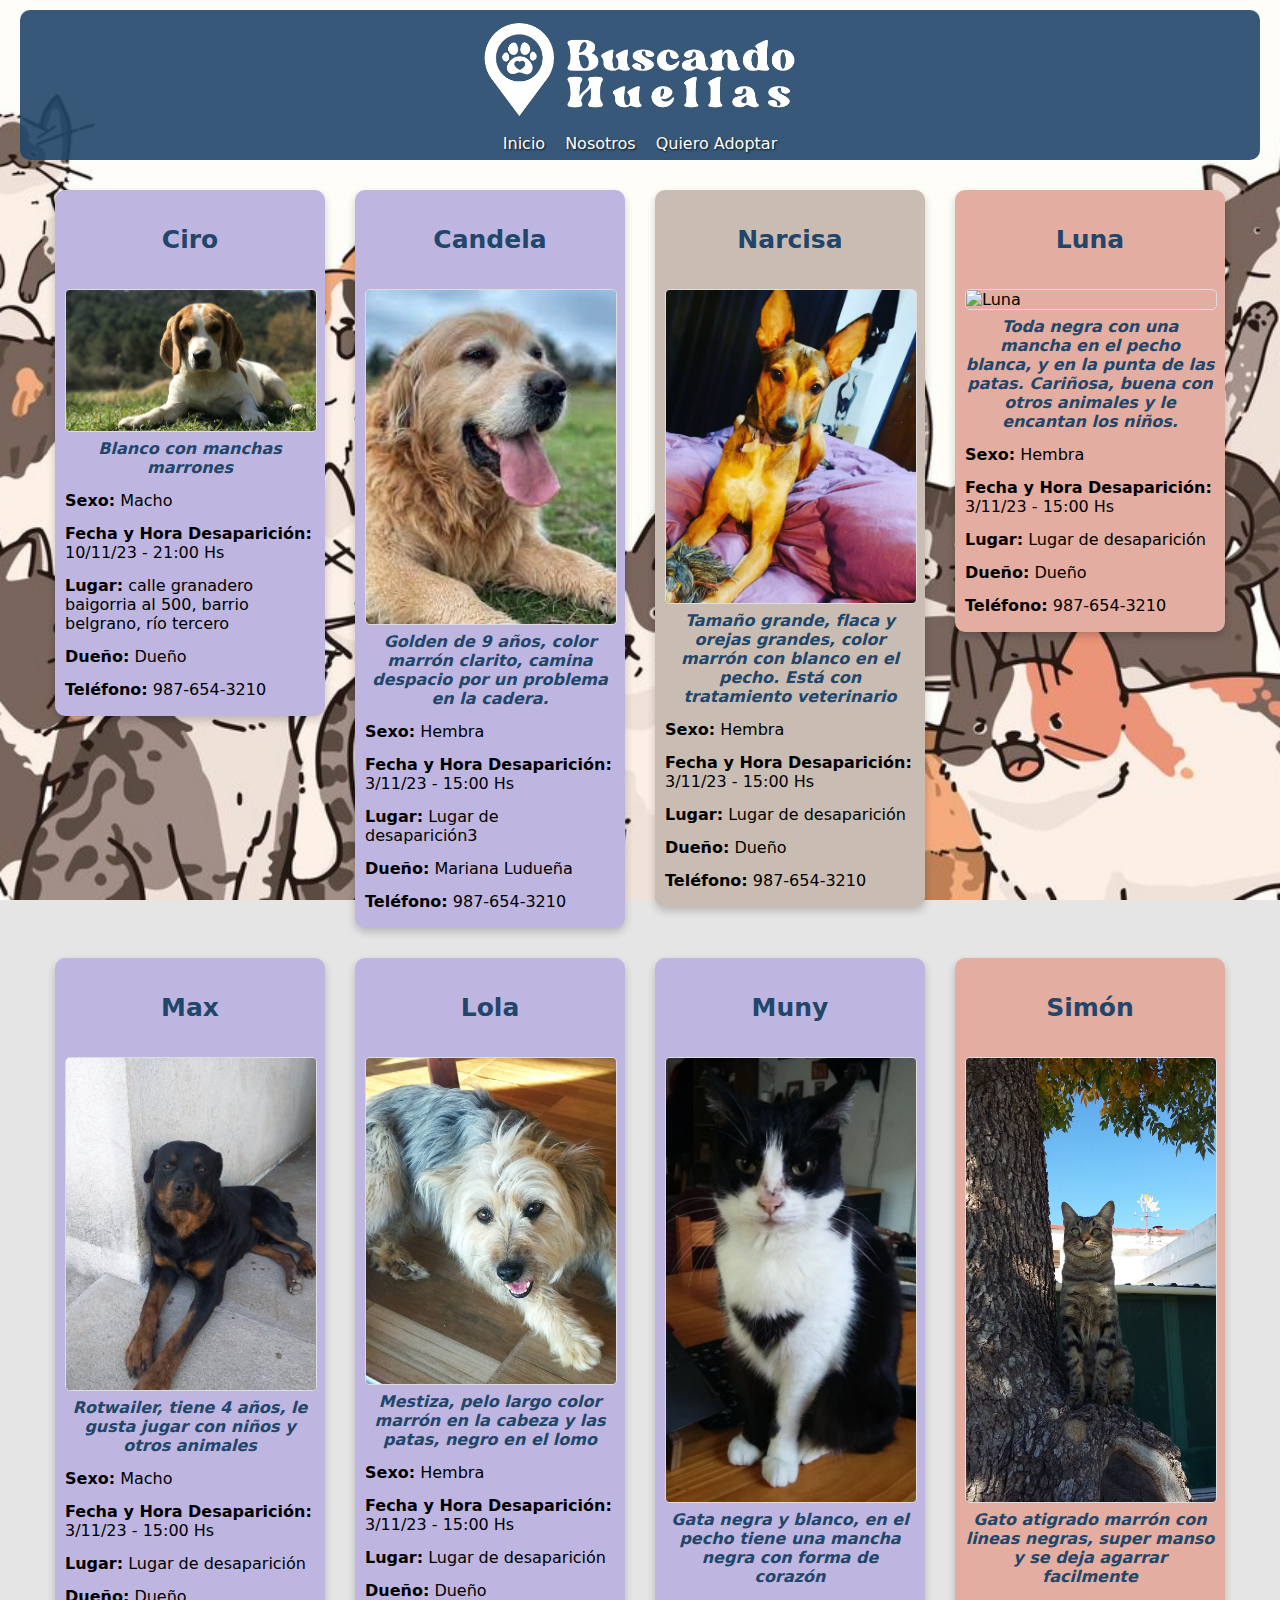
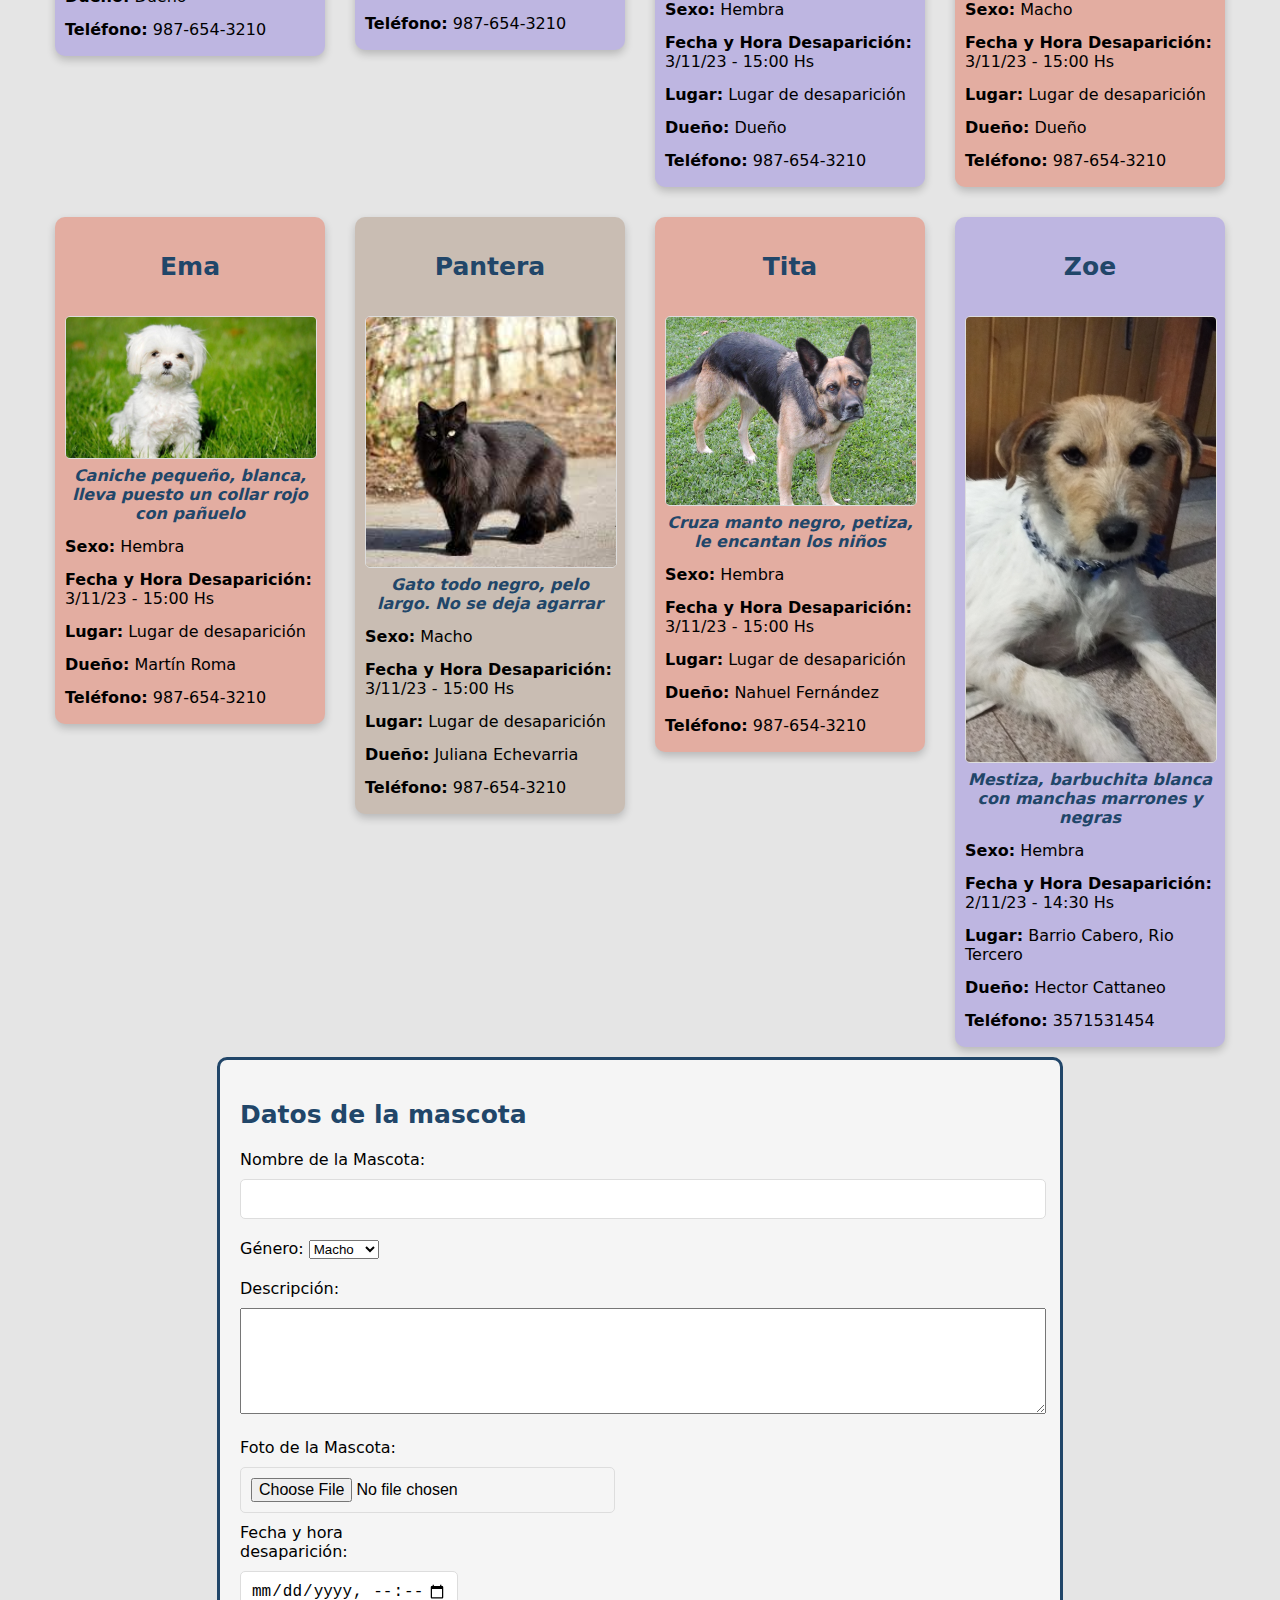
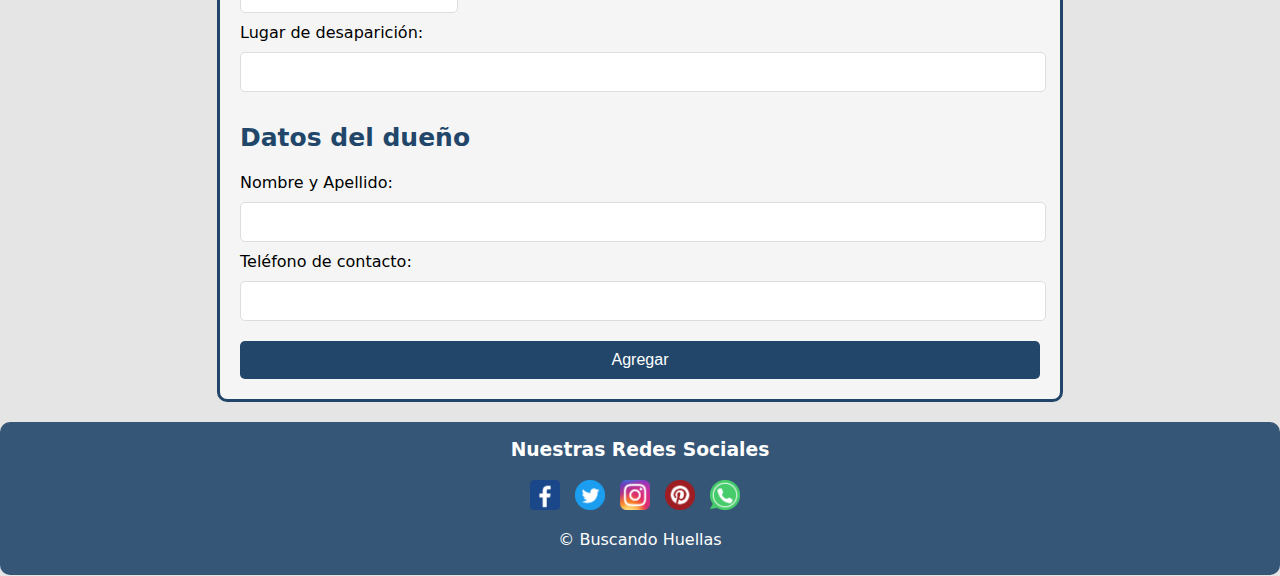
==== index.html @ b0f48e15 "primer-modif" ====
<!DOCTYPE html>
<html lang="es">
  <head>
    <meta charset="UTF-8" />
    <meta name="viewport" content="width=device-width, initial-scale=1.0" />
    <title>Buscando Huellas</title>
    
    <link rel="stylesheet" type="text/css" href="styles.css" />
  </head>
  <body>
    <header>
      <img
        src="imagenes/buscando huellas + logo- blanco_01.png"
        alt="Logo Buscando Huellas"/>
      <div id="enlaces-container">
        <div id="enlaces">
          <a href="index.html">Inicio</a>
          <a href="nosotros.html">Nosotros</a>
          <a href="#" onclick="mostrarFormularioAdopcion()">Quiero Adoptar</a>       
    </header>

    <main>
      <section id="resultados"></section>
      <section id="formulario">
        <h2>Datos de la mascota</h2>
        <form id="mascota-form" enctype="multipart/form-data">
          <div id="nombre-genero-container">
            <div id="nombre-container">
              <label for="nombre">Nombre de la Mascota:</label>
              <input type="text" id="nombre" name="nombre" required />
            </div>
            <div id="genero-container">
              <label for="genero" class="titulo">Género:</label>
              <select id="genero" name="genero" required>
                <option value="Macho">Macho</option>
                <option value="Hembra">Hembra</option>
              </select>
            </div>
          </div>

          <div id="descripcion-foto-container">
            <div id="descripcion-container">
              <label for="descripcion" class="subtitulo">Descripción:</label>
              <textarea id="descripcion" name="descripcion" required></textarea>
            </div>
            <div id="foto-container">
              <label for="foto">Foto de la Mascota:</label>
              <input
                type="file"
                id="foto"
                name="foto"
                accept="image/*"
                required
              />
            </div>
          </div>

          <div id="fecha-ubicacion-container">
            <div id="fechaHora-container">
              <label for="fechaHora" class="titulo"
                >Fecha y hora desaparición:</label
              >
              <input
                type="datetime-local"
                id="fechaHora"
                name="fechaHora"
                required
              />
            </div>
            <div id="ubicacion-container">
              <label for="ubicacion" class="titulo"
                >Lugar de desaparición:</label
              >
              <input type="text" id="ubicacion" name="ubicacion" required />
            </div>
          </div>

          <h2>Datos del dueño</h2>

          <div id="dueño-telefono-container">
            <div id="dueño-container">
              <label for="dueño" class="titulo">Nombre y Apellido:</label>
              <input type="text" id="dueño" name="dueño" required />
            </div>
            <div id="telefonoDueño-container">
              <label for="telefonoDueño" class="titulo"
                >Teléfono de contacto:</label
              >
              <input type="tel" id="telefonoDueño" name="telefonoDueño" />
            </div>
          </div>

          <button type="submit" onclick="agregarEntrada()">Agregar</button>
        </form>
      </section>
    </main>
    
    <footer>
      <div class="redes-container">
        <h3>Nuestras Redes Sociales</h3>

        <div class="redes-sociales">
          <a href="https://facebook.com/catacattaneo" target="_blank" rel="noopener noreferrer"><img src="/imagenes/fb.png" alt="Facebook" width="30" height="30"></a>
          <a href="https://twitter.com/giselacattaneo" target="_blank" rel="noopener noreferrer"><img src="/imagenes/twitter.png" alt="Twitter" width="30" height="30"></a>
          <a href="https://instagram.com/_brujalunar_" target="_blank" rel="noopener noreferrer"><img src="/imagenes/insta.png" alt="Instagram"width="30" height="30"></a>
          <a href="https://pinterest.com/catalinaa66" target="_blank" rel="noopener noreferrer"><img src="/imagenes/pinterest.png" alt="Pinterest"width="30" height="30"></a>
          <a href="https://wa.me/3571564284" target="_blank" rel="noopener noreferrer"><img src="/imagenes/wpp.png" alt="WhatsApp"width="30" height="30"></a>
        </div>
      </div>
      
      <p>&copy; Buscando Huellas</p>
    </footer>
  
    <div id="modal" class="modal">
      <div class="modal-content">
        <span class="close" onclick="cerrarFormularioAdopcion()">&times;</span>
          <h2>¡Adopta un Nuevo Amigo!</h2>
                <p>Si estás interesado en adoptar un nuevo integrante en la familia, llena este formulario y nos pondremos en contacto.</p>
          <form id="formularioAdopcionForm">
            <label for="nombreAdoptante">Nombre y Apellido:</label>
            <input
              type="text"
              id="nombreAdoptante"
              name="nombreAdoptante"
              required
            />
    
            <label for="edadAdoptante">Edad:</label>
            <input type="number" id="edadAdoptante" name="edadAdoptante" required />
    
            <label for="tipoVivienda">Tipo de Vivienda:</label>
            <select id="tipoVivienda" class="opciones" name="tipoVivienda" required>
              <option value="casa">Casa</option>
              <option value="departamento">Departamento</option>
              <option value="campo">Campo</option>
            </select>
    
            <label for="ninosHogar">¿Hay niños en el hogar?:</label>
            <select id="ninosHogar" class="opciones" name="ninosHogar" required>
              <option value="si">Sí</option>
              <option value="no">No</option>
            </select>
    
            <label for="tienePatio">¿Tienes Patio?:</label>
            <select id="tienePatio" class="opciones" name="tienePatio" required>
              <option value="si">Sí</option>
              <option value="no">No</option>
            </select>
    
            <label for="veterinario">¿Cuentas con Veterinario?:</label>
            <select id="veterinario" class="opciones" name="veterinario" required>
              <option value="si">Sí</option>
              <option value="no">No</option>
            </select>

            <label for="animalAdoptar">¿Qué animal deseas adoptar?</label>
            <select id="animalAdoptar" class="opciones" name="animalAdoptar" required>
                <option value="perro">Perro</option>
                <option value="gato">Gato</option>
             </select>

            <label for="otrasMascotas">¿Hay otras mascotas en el hogar?:</label>
            <select id="otrasMascotas" class="opciones" name="otrasMascotas" required>
                <option value="si">Sí</option>
                <option value="no">No</option>
            </select>
    
            <label for="trabaja">¿Trabajas?:</label>
            <select id="trabaja" class="opciones" name="trabaja" required>
              <option value="si">Sí</option>
              <option value="no">No</option>
            </select>
    
            <div id="horasDeTrabajo" style="display: none">
              <label for="horasTrabajo">Seleccione las horas de trabajo:</label>
              <select id="horasTrabajo" class="opciones" name="horasTrabajo">
                <option value="menosDe4">Menos de 4 horas por día</option>
                <option value="4Horas">4 horas por día</option>
                <option value="hasta8Horas">Hasta 8 horas por día</option>
                <option value="masDe8Horas">Más de 8 horas por día</option>
              </select>
            </div>
    
            <label for="movilidad">¿Tienes Movilidad?:</label>
            <select id="tienesMovilidad" class="opciones" name="tienesMovilidad" required>
              <option value="si">Sí</option>
              <option value="no">No</option>
            </select>
    
            <div id="tipoDeMovilidad" style="display: none">
              <label for="tipoMovilidad">Seleccione el tipo de movilidad:</label>
              <select id="tipoMovilidad" class="opciones" name="tipoMovilidad">
                <option value="moto">Moto</option>
                <option value="auto">Auto</option>
                <option value="otros">Otros</option>
              </select>
            </div>
    
            <label for="razonAdopcion">Motivo de la Adopción:</label>
            <textarea id="razonAdopcion" name="razonAdopcion" required></textarea>
    
            <label for="telefonoAdoptante">Teléfono de Contacto:</label>
            <input
              type="tel"
              id="telefonoAdoptante"
              name="telefonoAdoptante"
              required
            />
    
            <label for="emailAdoptante">Correo Electrónico:</label>
            <input
              type="email"
              id="emailAdoptante"
              name="emailAdoptante"
              required
            />
            <button type="button" onclick="enviarFormularioAdopcion()">Enviar</button>
          </form>
          
      </div>
      <div id="modalConfirmacion" class="modalConfirmacion">
        <div class="modal-content">
          <span class="close" onclick="cerrarFormularioAdopcion()">&times;</span>
          <img src="https://media.giphy.com/media/tf9jjMcO77YzV4YPwE/giphy.gif" width="70" height="70" alt="Animated Checkmark" />
          <h2>Formulario Enviado Exitosamente</h2>
        </div>
      </div>
      
    <script src="script-general.js"></script>
  </body>
</html>
---- styles.css ----
body {
    background-image: url("imagenes/img09.jpg");
    background-size: cover;
    background-repeat: no-repeat;
    background-attachment: fixed;
    background-position: center center;
    background-color: rgba(0, 0, 0, 0.1);
    font-family: system-ui, -apple-system, BlinkMacSystemFont, 'Segoe UI', Roboto, Oxygen, Ubuntu, Cantarell, 'Open Sans', 'Helvetica Neue', sans-serif;
    margin: 0;
    padding: 0;
}

header {
    height: 130px;
    background-color: rgba(33, 70, 105, 0.9);
    text-align: center;
    padding: 10px;
    border-radius: 10px;
    margin-block: 10px;
    margin-left: 20px;
    margin-right: 20px;

}

header img {
    max-height: 100px;
    /* Ajusta el tamaño de la imagen del logo según sea necesario */
    width: auto;
    margin-bottom: 10px;
    /* Espacio entre la imagen y los enlaces */
    margin: auto;
}

#enlaces-container {
    display: flex;
    justify-content: center;
    /* Centra los enlaces horizontalmente */
}

#enlaces {
    display: flex;
    flex-direction: row;
    /* Alinea los enlaces en una fila */

}

#enlaces a {
    color: white;
    text-decoration: none;
    font-size: 16px;
    margin: 10px;
    /* Espacio entre los enlaces */
    text-shadow: 1px 1px 2px rgba(0, 0, 0, 0.8);
    /* Sombreado */
    transition: transform 0.3s ease;
    /* Agrega una transición suave */
}

#enlaces a:hover {
    transform: scale(1.2);
    /* Aumenta el tamaño al pasar el mouse */
}

main {
    margin: 20px;
}

h2 {
    font-size: 25px;
    color: #214669;
}

#formulario {
    background-color: #f5f5f5;
    padding: 20px;
    border: 3px solid #214669;
    border-radius: 5px;
    margin-bottom: 10px;
    border-radius: 10px;
    max-width: 800px;
    margin: auto;
}

label {
    width: 45%;
    margin-top: 10px;
    gap: 20px;
    text-align: right;

}

#genero-container {
    margin-top: 10px;
    margin-bottom: 20px;
    gap: 20px;
}

#foto-container {
    width: 45%;
}

#fechaHora-container {
    width: 25%;
}

#mascota-form input {
    width: 98%;
    padding: 10px;
    margin-top: 10px;
    border: 1px solid #ddd;
    border-radius: 5px;
    font-size: 16px;
    margin-bottom: 10px;
}

#mascota-form textarea {
    margin-bottom: 20px;
    width: 100%;
    /* Ocupa todo el ancho del contenedor */
    height: 100px;
    /* Ajusta la altura según sea necesario */
    margin-top: 10px;
}

#mascota-form button {
    width: 100%;
    max-width: 100%;
    margin-top: 10px;
    background-color: #214669;
    color: white;
    padding: 10px 20px;
    border: none;
    border-radius: 5px;
    cursor: pointer;
    font-size: 16px;
}

.entrada {
    background-color: #ffffff;
    border-radius: 10px;
    padding: 10px;
    box-shadow: 0px 4px 8px rgba(0, 0, 0, 0.2);
    transition: transform 0.3s;
    max-width: 250px;
    width: 100%;
    margin: 10px;
    display: flex;
    flex-direction: column;

}

.entrada:hover {
    transform: scale(1.2);
}

.entrada h3 {
    text-align: center;
    color: #214669;
    font-size: 25px;
}

.entrada p {
    margin: 7px 0;

}

.entrada img {
    width: 100%;
    height: auto;
    object-fit: cover;
    border: 1px solid #ddd;
    border-radius: 5px;
    margin-top: 10px;
    display: block;
}

.descripcion-entrada {
    text-align: center;
    color: #214669;
}



#resultados {
    display: flex;
    flex-wrap: wrap;
    gap: 10px;
    justify-content: center;
    align-items: flex-start;
    margin: 0;
    max-width: 100vw;

}

#resultados h2 {
    order: -1;
    background-color: rgba(182, 192, 201, 0.8);
    padding: 10px;
    border-radius: 5px;
    color: black;
    font-size: 25px;
    text-align: left;
    margin-bottom: 20px;
    max-width: 30%;
}

footer {
    background-color: rgba(33, 70, 105, 0.9);
    color: white;
    text-align: center;
    padding: 10px;
    border-radius: 10px;
}

.color-1 {
    background-color: #e3ada1;
}

.color-2 {
    background-color: #c9bdb3;
}

.color-3 {
    background-color: #beb6e1;
}

#nosotros {
    background-color: rgba(255, 253, 253, 0.9);
    padding: 10px;
    border-radius: 10px;
}

.nosotros-container {
    text-align: center;
    max-width: 1000px;
    margin: auto;
}

#nosotros h2 {
    font-style: italic;
    color: #214669;
    margin-bottom: 40px;
}

#nosotros p {
    font-size: 16px;
    color: #333;
    line-height: 2;
    margin-bottom: 30px;
}

#formularioAdopcionForm {
    width: 100%;
    margin: auto;
}

#formularioAdopcionForm label {
    display: block;
    margin-top: 10px;
    width: 80%;
    gap: 20px;
    text-align: left;
    font: bold 16px/1.5 'Arial', sans-serif;
}

#formularioAdopcionForm select {
    width: 101%;
    padding: 10px;
    margin-top: 10px;
    border: 1px solid #ddd;
    border-radius: 5px;
    font-size: 16px;
    font-family: Arial, Helvetica, sans-serif;
}
#formularioAdopcionForm textarea,
#formularioAdopcionForm input {
    width: 97%;
    padding: 10px;
    margin-top: 10px;
    border: 1px solid #ddd;
    border-radius: 5px;
    font-size: 16px;
    font-family: Arial, Helvetica, sans-serif;
}

#formularioAdopcionForm button {
    width: 100%;
    max-width: 100%;
    margin-top: 30px;
    background-color: #214669;
    color: white;
    padding: 10px 10px;
    border: none;
    border-radius: 5px;
    cursor: pointer;
    font-size: 16px;
}

/* Estilos para el modal */
.modal {
    display: none;
    position: fixed;
    top: 0;
    z-index: 1;
    left: 0;
    top: 0;
    width: 100%;
    height: 100%;
    overflow: auto;
    background-color: rgba(0, 0, 0, 0.5);

}

.modal-content {
    background-color: #f5f5f5;
    width: 500px;
    margin: 100px auto;
    padding: 30px;
    border: 3px solid #214669;
    border-radius: 5px;
    text-align: center;
    max-width: 600px;
}

.modal-content h2 {
    text-align: center;
    margin-top: 10px;
}

.modal-content p {
    text-align: center;
    margin-bottom: 40px;
    font-style: italic;
}

.close {
    color: #214669;
    float: right;
    font-size: 28px;
    font-weight: bold;
    cursor: pointer;
}

/* Añadir este estilo para el modal de confirmación */
#modalConfirmacion {
    display: none;
    position: fixed;
    z-index: 1;
    left: 0;
    top: 0;
    width: 100%;
    height: 100%;
    overflow: auto;
    border: 3px solid #214669;
    padding-top: 60px;
  }
  

  #modalConfirmacion .modal-content {
    background-color: #fefefe;
    margin: 5% auto;
    padding: 20px;
    border: 3px solid #214669;
    width: 80%;
  }

  #modalConfirmacion .close {
    color: #214669;
    float: right;
    font-size: 28px;
    font-weight: bold;
    cursor: pointer;
  }

  #modalConfirmacion .close:hover,
  #modalConfirmacion .close:focus {
    color: black;
    text-decoration: none;
    cursor: pointer;
  }

.redes-container {
    text-align: center;
}
.redes-container h3 {
    margin-top: 7px;
    margin-bottom: 20px; /* Ajusta la separación entre el título y los íconos */
}
.redes-sociales a {
    margin-right: 10px; /* Ajusta la separación entre los íconos */
}
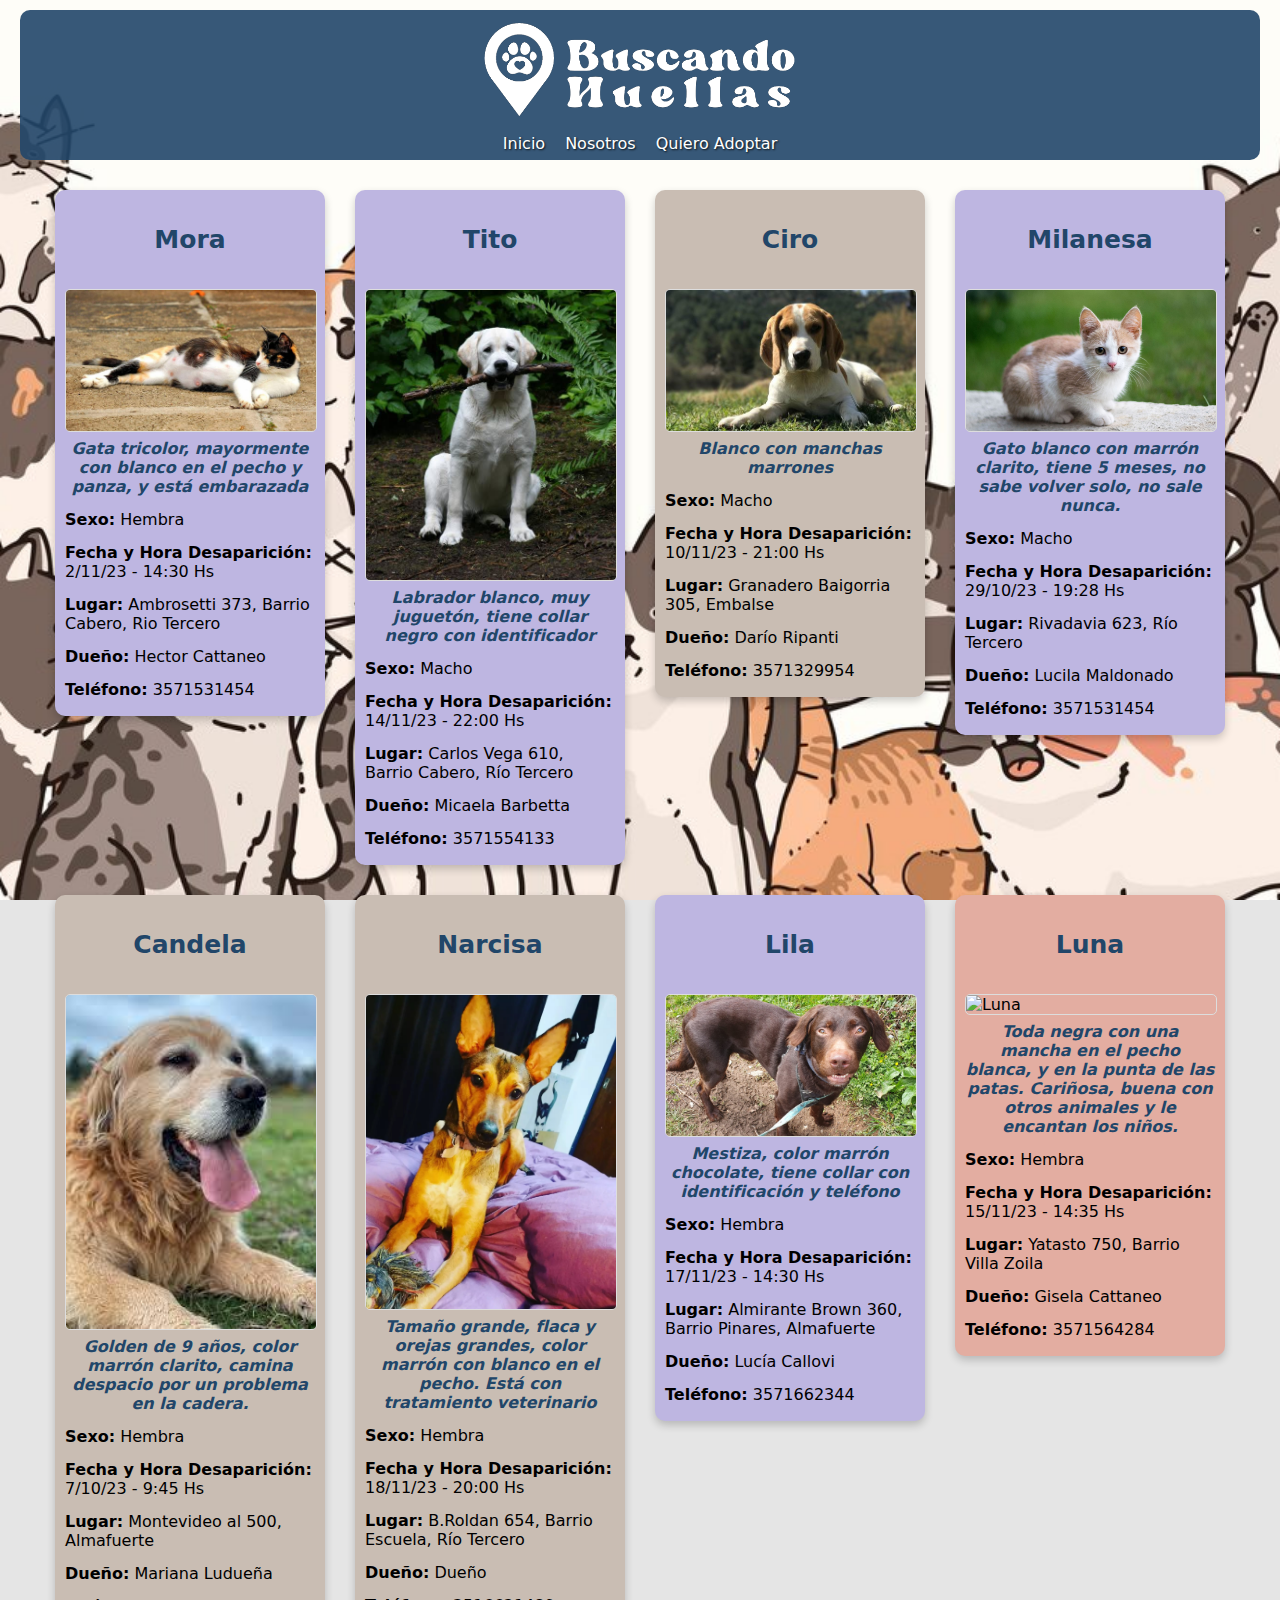
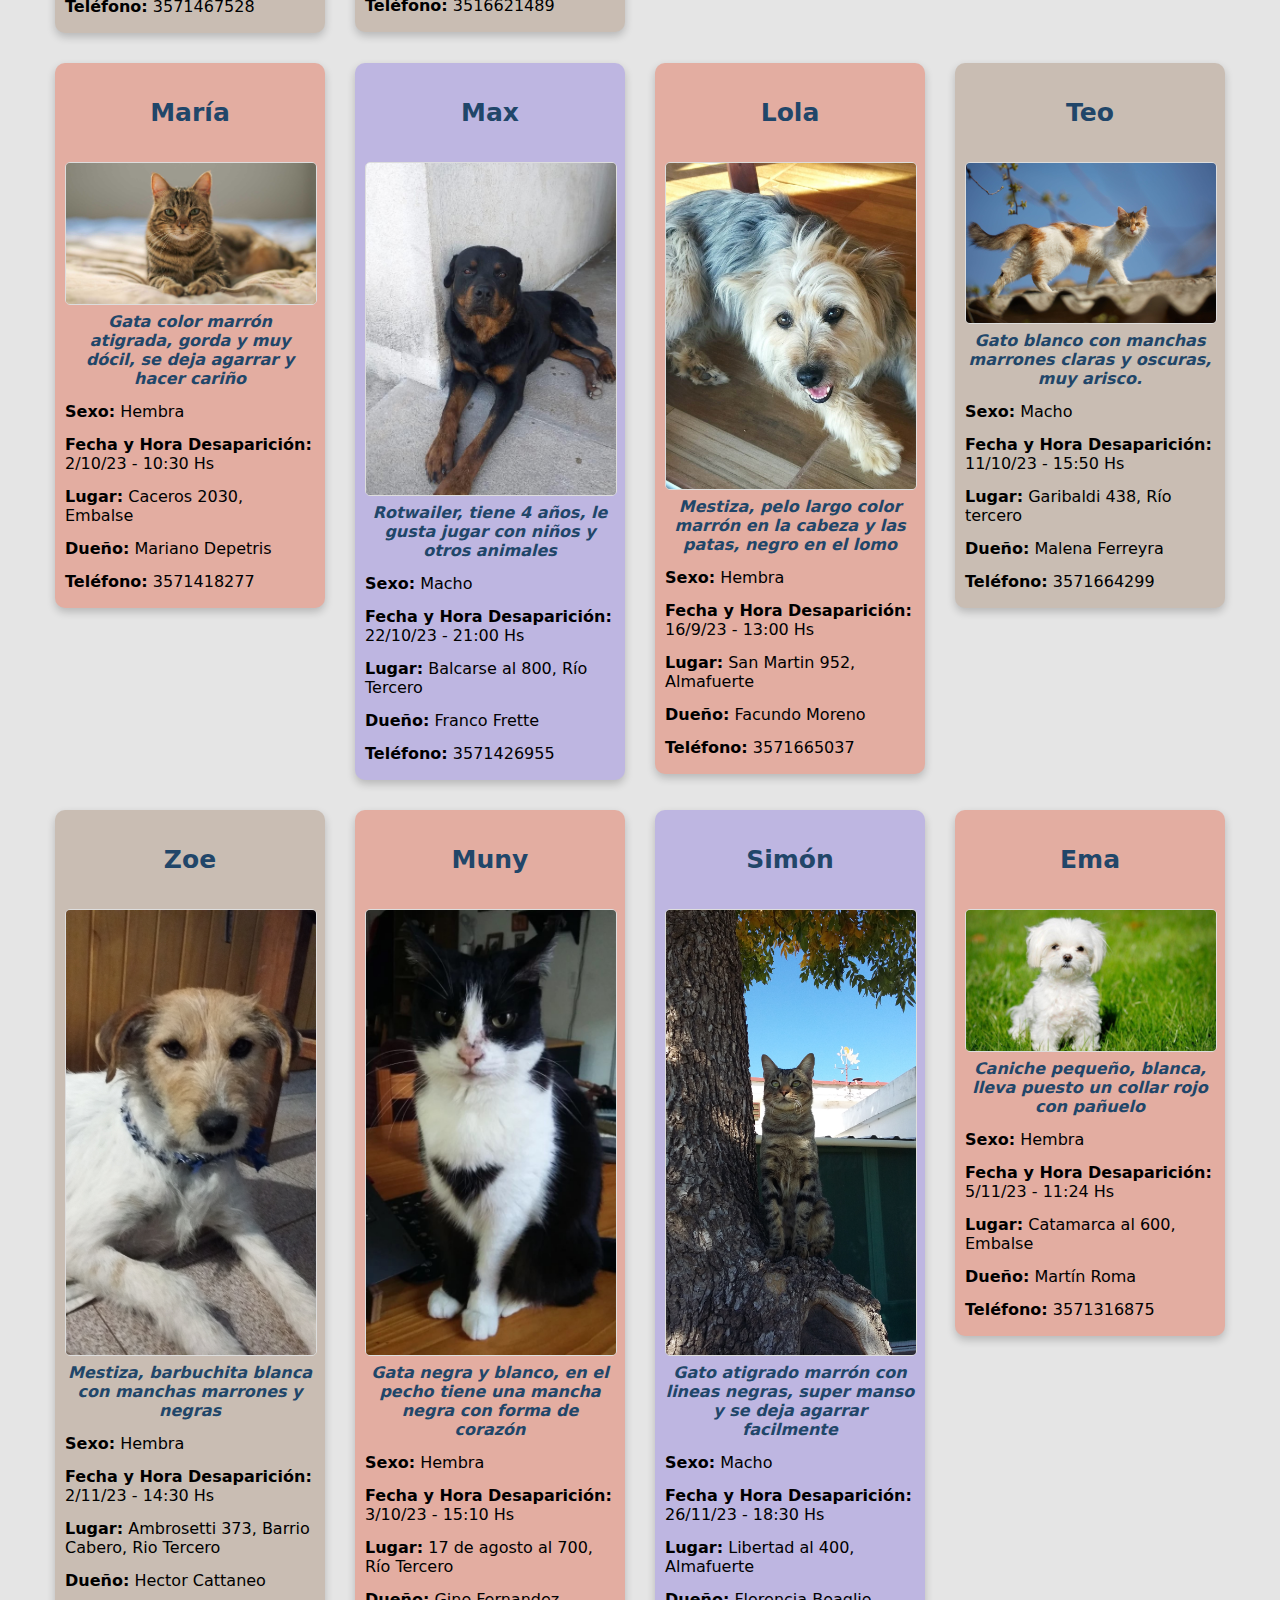
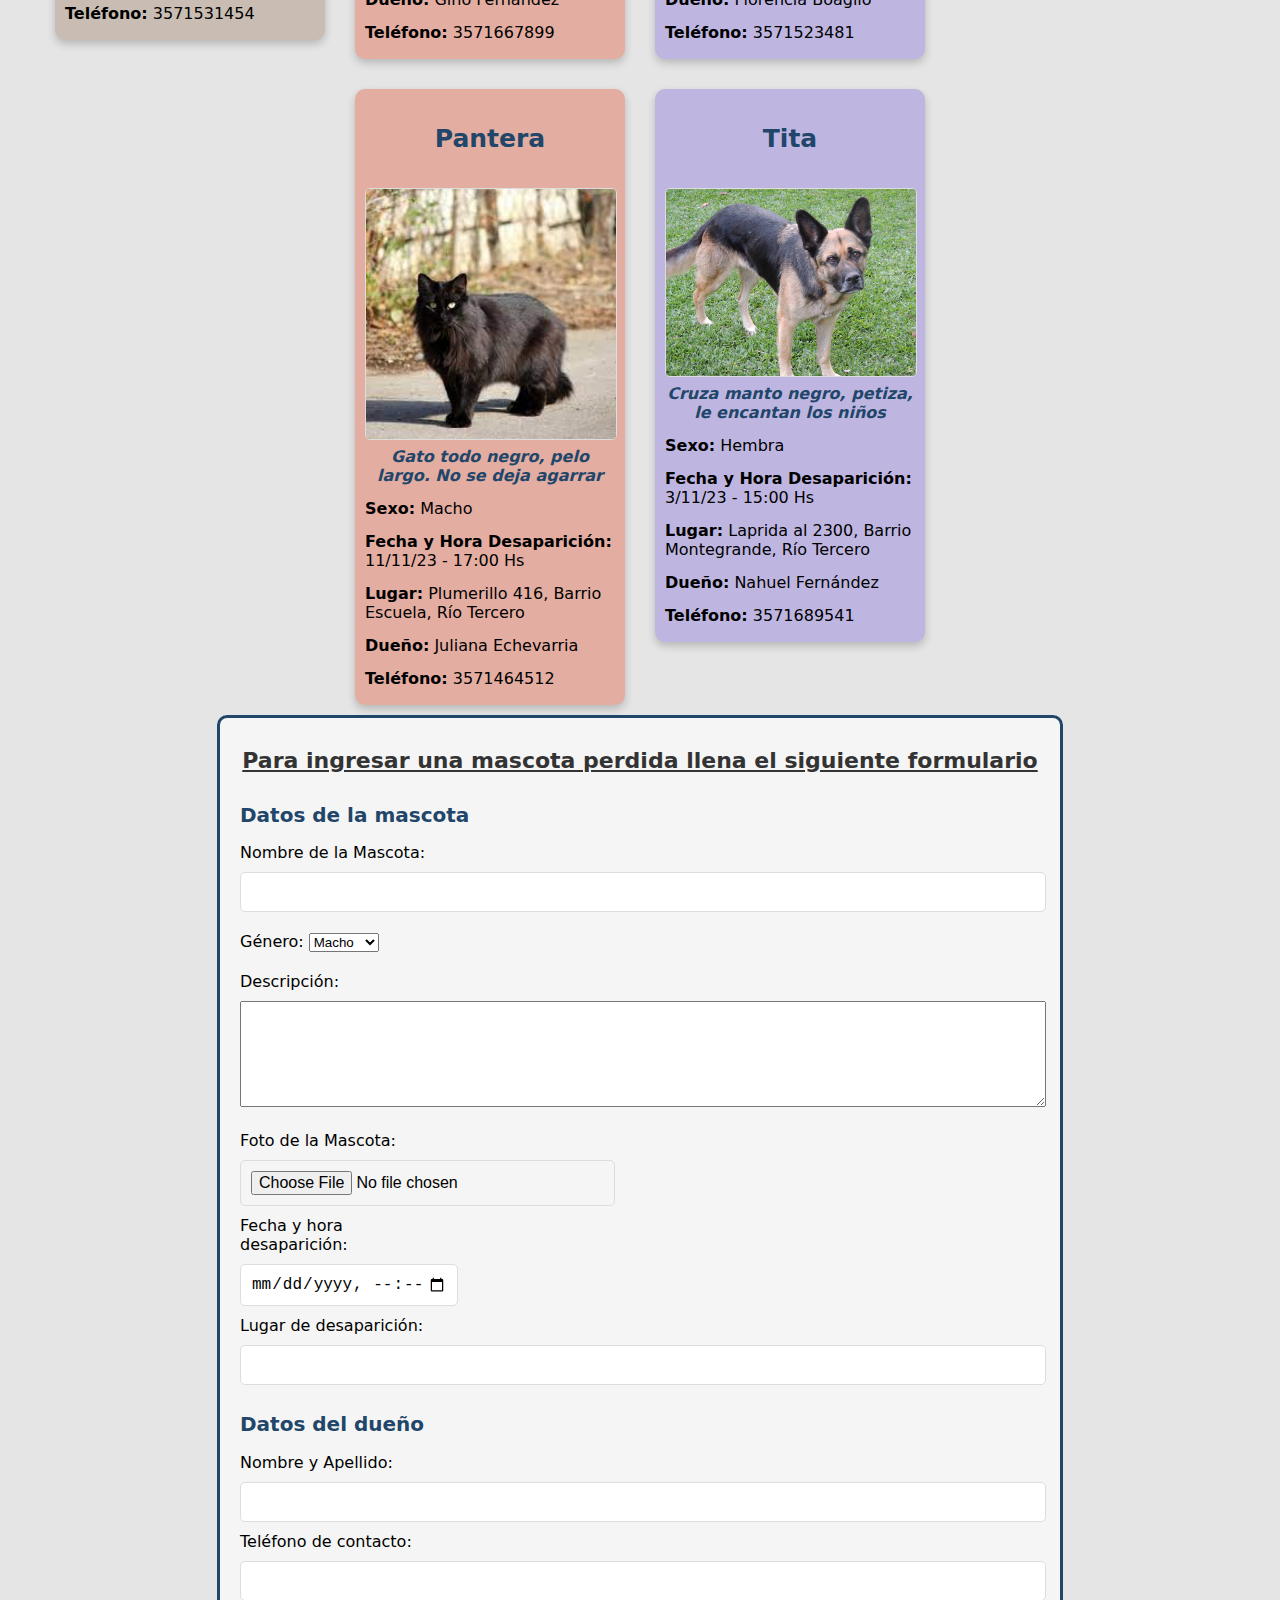
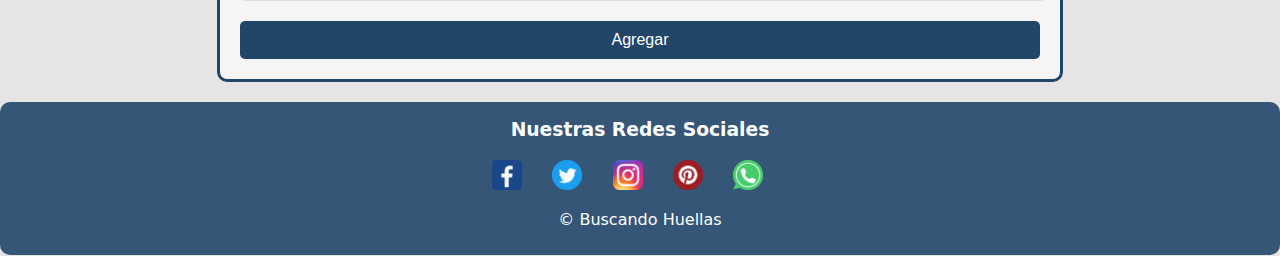
==== commit 55469ac4: "detalles" ====
--- a/index.html
+++ b/index.html
@@ -1,231 +1,208 @@
 <!DOCTYPE html>
 <html lang="es">
-  <head>
-    <meta charset="UTF-8" />
-    <meta name="viewport" content="width=device-width, initial-scale=1.0" />
-    <title>Buscando Huellas</title>
-    
-    <link rel="stylesheet" type="text/css" href="styles.css" />
-  </head>
-  <body>
-    <header>
-      <img
-        src="imagenes/buscando huellas + logo- blanco_01.png"
-        alt="Logo Buscando Huellas"/>
-      <div id="enlaces-container">
-        <div id="enlaces">
-          <a href="index.html">Inicio</a>
-          <a href="nosotros.html">Nosotros</a>
-          <a href="#" onclick="mostrarFormularioAdopcion()">Quiero Adoptar</a>       
-    </header>
-
-    <main>
-      <section id="resultados"></section>
-      <section id="formulario">
-        <h2>Datos de la mascota</h2>
-        <form id="mascota-form" enctype="multipart/form-data">
-          <div id="nombre-genero-container">
-            <div id="nombre-container">
-              <label for="nombre">Nombre de la Mascota:</label>
-              <input type="text" id="nombre" name="nombre" required />
-            </div>
-            <div id="genero-container">
-              <label for="genero" class="titulo">Género:</label>
-              <select id="genero" name="genero" required>
-                <option value="Macho">Macho</option>
-                <option value="Hembra">Hembra</option>
-              </select>
-            </div>
-          </div>
-
-          <div id="descripcion-foto-container">
-            <div id="descripcion-container">
-              <label for="descripcion" class="subtitulo">Descripción:</label>
-              <textarea id="descripcion" name="descripcion" required></textarea>
-            </div>
-            <div id="foto-container">
-              <label for="foto">Foto de la Mascota:</label>
-              <input
-                type="file"
-                id="foto"
-                name="foto"
-                accept="image/*"
-                required
-              />
-            </div>
-          </div>
-
-          <div id="fecha-ubicacion-container">
-            <div id="fechaHora-container">
-              <label for="fechaHora" class="titulo"
-                >Fecha y hora desaparición:</label
-              >
-              <input
-                type="datetime-local"
-                id="fechaHora"
-                name="fechaHora"
-                required
-              />
-            </div>
-            <div id="ubicacion-container">
-              <label for="ubicacion" class="titulo"
-                >Lugar de desaparición:</label
-              >
-              <input type="text" id="ubicacion" name="ubicacion" required />
-            </div>
-          </div>
-
-          <h2>Datos del dueño</h2>
-
-          <div id="dueño-telefono-container">
-            <div id="dueño-container">
-              <label for="dueño" class="titulo">Nombre y Apellido:</label>
-              <input type="text" id="dueño" name="dueño" required />
-            </div>
-            <div id="telefonoDueño-container">
-              <label for="telefonoDueño" class="titulo"
-                >Teléfono de contacto:</label
-              >
-              <input type="tel" id="telefonoDueño" name="telefonoDueño" />
-            </div>
-          </div>
-
-          <button type="submit" onclick="agregarEntrada()">Agregar</button>
-        </form>
-      </section>
-    </main>
-    
-    <footer>
-      <div class="redes-container">
-        <h3>Nuestras Redes Sociales</h3>
-
-        <div class="redes-sociales">
-          <a href="https://facebook.com/catacattaneo" target="_blank" rel="noopener noreferrer"><img src="/imagenes/fb.png" alt="Facebook" width="30" height="30"></a>
-          <a href="https://twitter.com/giselacattaneo" target="_blank" rel="noopener noreferrer"><img src="/imagenes/twitter.png" alt="Twitter" width="30" height="30"></a>
-          <a href="https://instagram.com/_brujalunar_" target="_blank" rel="noopener noreferrer"><img src="/imagenes/insta.png" alt="Instagram"width="30" height="30"></a>
-          <a href="https://pinterest.com/catalinaa66" target="_blank" rel="noopener noreferrer"><img src="/imagenes/pinterest.png" alt="Pinterest"width="30" height="30"></a>
-          <a href="https://wa.me/3571564284" target="_blank" rel="noopener noreferrer"><img src="/imagenes/wpp.png" alt="WhatsApp"width="30" height="30"></a>
-        </div>
+
+<head>
+  <meta charset="UTF-8" />
+  <meta name="viewport" content="width=device-width, initial-scale=1.0" />
+  <title>Buscando Huellas</title>
+
+  <link rel="stylesheet" type="text/css" href="styles.css" />
+</head>
+
+<body>
+  <header>
+    <img src="imagenes/buscando huellas + logo- blanco_01.png" alt="Logo Buscando Huellas" />
+    <div id="enlaces-container">
+      <div id="enlaces">
+        <a href="index.html">Inicio</a>
+        <a href="nosotros.html">Nosotros</a>
+        <a href="#" onclick="mostrarFormularioAdopcion()">Quiero Adoptar</a>
+  </header>
+
+  <main>
+    <section id="resultados"></section>
+    <section id="formulario">
+      <h3>Para ingresar una mascota perdida llena el siguiente formulario</h3>
+      <h2>Datos de la mascota</h2>
+      <form id="mascota-form" enctype="multipart/form-data">
+        <div id="nombre-genero-container">
+          <div id="nombre-container">
+            <label for="nombre">Nombre de la Mascota:</label>
+            <input type="text" id="nombre" name="nombre" required />
+          </div>
+          <div id="genero-container">
+            <label for="genero" class="titulo">Género:</label>
+            <select id="genero" name="genero" required>
+              <option value="Macho">Macho</option>
+              <option value="Hembra">Hembra</option>
+            </select>
+          </div>
+        </div>
+
+        <div id="descripcion-foto-container">
+          <div id="descripcion-container">
+            <label for="descripcion" class="subtitulo">Descripción:</label>
+            <textarea id="descripcion" name="descripcion" required></textarea>
+          </div>
+          <div id="foto-container">
+            <label for="foto">Foto de la Mascota:</label>
+            <input type="file" id="foto" name="foto" accept="image/*" required />
+          </div>
+        </div>
+
+        <div id="fecha-ubicacion-container">
+          <div id="fechaHora-container">
+            <label for="fechaHora" class="titulo">Fecha y hora desaparición:</label>
+            <input type="datetime-local" id="fechaHora" name="fechaHora" required />
+          </div>
+          <div id="ubicacion-container">
+            <label for="ubicacion" class="titulo">Lugar de desaparición:</label>
+            <input type="text" id="ubicacion" name="ubicacion" required />
+          </div>
+        </div>
+
+        <h2>Datos del dueño</h2>
+
+        <div id="dueño-telefono-container">
+          <div id="dueño-container">
+            <label for="dueño" class="titulo">Nombre y Apellido:</label>
+            <input type="text" id="dueño" name="dueño" required />
+          </div>
+          <div id="telefonoDueño-container">
+            <label for="telefonoDueño" class="titulo">Teléfono de contacto:</label>
+            <input type="tel" id="telefonoDueño" name="telefonoDueño" />
+          </div>
+        </div>
+
+        <button type="submit" onclick="agregarEntrada()">Agregar</button>
+      </form>
+    </section>
+  </main>
+
+  <footer>
+    <div class="redes-container">
+      <h3>Nuestras Redes Sociales</h3>
+
+      <div class="redes-sociales">
+        <a href="https://facebook.com/catacattaneo" target="_blank" rel="noopener noreferrer"><img
+            src="/imagenes/fb.png" alt="Facebook" width="30" height="30"></a>
+        <a href="https://twitter.com/giselacattaneo" target="_blank" rel="noopener noreferrer"><img
+            src="/imagenes/twitter.png" alt="Twitter" width="30" height="30"></a>
+        <a href="https://instagram.com/_brujalunar_" target="_blank" rel="noopener noreferrer"><img
+            src="/imagenes/insta.png" alt="Instagram" width="30" height="30"></a>
+        <a href="https://pinterest.com/catalinaa66" target="_blank" rel="noopener noreferrer"><img
+            src="/imagenes/pinterest.png" alt="Pinterest" width="30" height="30"></a>
+        <a href="https://wa.me/3571564284" target="_blank" rel="noopener noreferrer"><img src="/imagenes/wpp.png"
+            alt="WhatsApp" width="30" height="30"></a>
       </div>
-      
-      <p>&copy; Buscando Huellas</p>
-    </footer>
-  
-    <div id="modal" class="modal">
+    </div>
+
+    <p>&copy; Buscando Huellas</p>
+  </footer>
+
+  <div id="modal" class="modal">
+    <div class="modal-content">
+      <span class="close" onclick="cerrarFormularioAdopcion()">&times;</span>
+      <h2>¡Adopta un Nuevo Amigo!</h2>
+      <p>Si estás interesado en adoptar un nuevo integrante en la familia, llena este formulario y nos pondremos en
+        contacto.</p>
+      <form id="formularioAdopcionForm">
+        <label for="nombreAdoptante">Nombre y Apellido:</label>
+        <input type="text" id="nombreAdoptante" name="nombreAdoptante" required />
+
+        <label for="edadAdoptante">Edad:</label>
+        <input type="number" id="edadAdoptante" name="edadAdoptante" required />
+
+        <label for="tipoVivienda">Tipo de Vivienda:</label>
+        <select id="tipoVivienda" class="opciones" name="tipoVivienda" required>
+          <option value="casa">Casa</option>
+          <option value="departamento">Departamento</option>
+          <option value="campo">Campo</option>
+        </select>
+
+        <label for="ninosHogar">¿Hay niños en el hogar?:</label>
+        <select id="ninosHogar" class="opciones" name="ninosHogar" required>
+          <option value="si">Sí</option>
+          <option value="no">No</option>
+        </select>
+
+        <label for="tienePatio">¿Tienes Patio?:</label>
+        <select id="tienePatio" class="opciones" name="tienePatio" required>
+          <option value="si">Sí</option>
+          <option value="no">No</option>
+        </select>
+
+        <label for="veterinario">¿Cuentas con Veterinario?:</label>
+        <select id="veterinario" class="opciones" name="veterinario" required>
+          <option value="si">Sí</option>
+          <option value="no">No</option>
+        </select>
+
+        <label for="animalAdoptar">¿Qué animal deseas adoptar?</label>
+        <select id="animalAdoptar" class="opciones" name="animalAdoptar" required>
+          <option value="perro">Perro</option>
+          <option value="gato">Gato</option>
+        </select>
+
+        <label for="otrasMascotas">¿Hay otras mascotas en el hogar?:</label>
+        <select id="otrasMascotas" class="opciones" name="otrasMascotas" required>
+          <option value="si">Sí</option>
+          <option value="no">No</option>
+        </select>
+
+        <label for="trabaja">¿Trabajas?:</label>
+        <select id="trabaja" class="opciones" name="trabaja" required>
+          <option value="si">Sí</option>
+          <option value="no">No</option>
+        </select>
+
+        <div id="horasDeTrabajo" style="display: none">
+          <label for="horasTrabajo">Seleccione las horas de trabajo:</label>
+          <select id="horasTrabajo" class="opciones" name="horasTrabajo">
+            <option value="menosDe4">Menos de 4 horas por día</option>
+            <option value="4Horas">4 horas por día</option>
+            <option value="hasta8Horas">Hasta 8 horas por día</option>
+            <option value="masDe8Horas">Más de 8 horas por día</option>
+          </select>
+        </div>
+
+        <label for="movilidad">¿Tienes Movilidad?:</label>
+        <select id="tienesMovilidad" class="opciones" name="tienesMovilidad" required>
+          <option value="si">Sí</option>
+          <option value="no">No</option>
+        </select>
+
+        <div id="tipoDeMovilidad" style="display: none">
+          <label for="tipoMovilidad">Seleccione el tipo de movilidad:</label>
+          <select id="tipoMovilidad" class="opciones" name="tipoMovilidad">
+            <option value="moto">Moto</option>
+            <option value="auto">Auto</option>
+            <option value="otros">Otros</option>
+          </select>
+        </div>
+
+        <label for="razonAdopcion">Motivo de la Adopción:</label>
+        <textarea id="razonAdopcion" name="razonAdopcion" required></textarea>
+
+        <label for="telefonoAdoptante">Teléfono de Contacto:</label>
+        <input type="tel" id="telefonoAdoptante" name="telefonoAdoptante" required />
+
+        <label for="emailAdoptante">Correo Electrónico:</label>
+        <input type="email" id="emailAdoptante" name="emailAdoptante" required />
+        <button type="button" onclick="enviarFormularioAdopcion()">Enviar</button>
+      </form>
+
+    </div>
+    <div id="modalConfirmacion" class="modalConfirmacion">
       <div class="modal-content">
         <span class="close" onclick="cerrarFormularioAdopcion()">&times;</span>
-          <h2>¡Adopta un Nuevo Amigo!</h2>
-                <p>Si estás interesado en adoptar un nuevo integrante en la familia, llena este formulario y nos pondremos en contacto.</p>
-          <form id="formularioAdopcionForm">
-            <label for="nombreAdoptante">Nombre y Apellido:</label>
-            <input
-              type="text"
-              id="nombreAdoptante"
-              name="nombreAdoptante"
-              required
-            />
-    
-            <label for="edadAdoptante">Edad:</label>
-            <input type="number" id="edadAdoptante" name="edadAdoptante" required />
-    
-            <label for="tipoVivienda">Tipo de Vivienda:</label>
-            <select id="tipoVivienda" class="opciones" name="tipoVivienda" required>
-              <option value="casa">Casa</option>
-              <option value="departamento">Departamento</option>
-              <option value="campo">Campo</option>
-            </select>
-    
-            <label for="ninosHogar">¿Hay niños en el hogar?:</label>
-            <select id="ninosHogar" class="opciones" name="ninosHogar" required>
-              <option value="si">Sí</option>
-              <option value="no">No</option>
-            </select>
-    
-            <label for="tienePatio">¿Tienes Patio?:</label>
-            <select id="tienePatio" class="opciones" name="tienePatio" required>
-              <option value="si">Sí</option>
-              <option value="no">No</option>
-            </select>
-    
-            <label for="veterinario">¿Cuentas con Veterinario?:</label>
-            <select id="veterinario" class="opciones" name="veterinario" required>
-              <option value="si">Sí</option>
-              <option value="no">No</option>
-            </select>
-
-            <label for="animalAdoptar">¿Qué animal deseas adoptar?</label>
-            <select id="animalAdoptar" class="opciones" name="animalAdoptar" required>
-                <option value="perro">Perro</option>
-                <option value="gato">Gato</option>
-             </select>
-
-            <label for="otrasMascotas">¿Hay otras mascotas en el hogar?:</label>
-            <select id="otrasMascotas" class="opciones" name="otrasMascotas" required>
-                <option value="si">Sí</option>
-                <option value="no">No</option>
-            </select>
-    
-            <label for="trabaja">¿Trabajas?:</label>
-            <select id="trabaja" class="opciones" name="trabaja" required>
-              <option value="si">Sí</option>
-              <option value="no">No</option>
-            </select>
-    
-            <div id="horasDeTrabajo" style="display: none">
-              <label for="horasTrabajo">Seleccione las horas de trabajo:</label>
-              <select id="horasTrabajo" class="opciones" name="horasTrabajo">
-                <option value="menosDe4">Menos de 4 horas por día</option>
-                <option value="4Horas">4 horas por día</option>
-                <option value="hasta8Horas">Hasta 8 horas por día</option>
-                <option value="masDe8Horas">Más de 8 horas por día</option>
-              </select>
-            </div>
-    
-            <label for="movilidad">¿Tienes Movilidad?:</label>
-            <select id="tienesMovilidad" class="opciones" name="tienesMovilidad" required>
-              <option value="si">Sí</option>
-              <option value="no">No</option>
-            </select>
-    
-            <div id="tipoDeMovilidad" style="display: none">
-              <label for="tipoMovilidad">Seleccione el tipo de movilidad:</label>
-              <select id="tipoMovilidad" class="opciones" name="tipoMovilidad">
-                <option value="moto">Moto</option>
-                <option value="auto">Auto</option>
-                <option value="otros">Otros</option>
-              </select>
-            </div>
-    
-            <label for="razonAdopcion">Motivo de la Adopción:</label>
-            <textarea id="razonAdopcion" name="razonAdopcion" required></textarea>
-    
-            <label for="telefonoAdoptante">Teléfono de Contacto:</label>
-            <input
-              type="tel"
-              id="telefonoAdoptante"
-              name="telefonoAdoptante"
-              required
-            />
-    
-            <label for="emailAdoptante">Correo Electrónico:</label>
-            <input
-              type="email"
-              id="emailAdoptante"
-              name="emailAdoptante"
-              required
-            />
-            <button type="button" onclick="enviarFormularioAdopcion()">Enviar</button>
-          </form>
-          
+        <img src="https://media.giphy.com/media/tf9jjMcO77YzV4YPwE/giphy.gif" width="70" height="70"
+          alt="Animated Checkmark" />
+        <h2>Formulario Enviado Exitosamente</h2>
       </div>
-      <div id="modalConfirmacion" class="modalConfirmacion">
-        <div class="modal-content">
-          <span class="close" onclick="cerrarFormularioAdopcion()">&times;</span>
-          <img src="https://media.giphy.com/media/tf9jjMcO77YzV4YPwE/giphy.gif" width="70" height="70" alt="Animated Checkmark" />
-          <h2>Formulario Enviado Exitosamente</h2>
-        </div>
-      </div>
-      
+    </div>
+
     <script src="script-general.js"></script>
-  </body>
-</html>
+</body>
+
+</html>--- a/styles.css
+++ b/styles.css
@@ -24,23 +24,19 @@
 
 header img {
     max-height: 100px;
-    /* Ajusta el tamaño de la imagen del logo según sea necesario */
     width: auto;
     margin-bottom: 10px;
-    /* Espacio entre la imagen y los enlaces */
     margin: auto;
 }
 
 #enlaces-container {
     display: flex;
     justify-content: center;
-    /* Centra los enlaces horizontalmente */
 }
 
 #enlaces {
     display: flex;
     flex-direction: row;
-    /* Alinea los enlaces en una fila */
 
 }
 
@@ -49,16 +45,12 @@
     text-decoration: none;
     font-size: 16px;
     margin: 10px;
-    /* Espacio entre los enlaces */
     text-shadow: 1px 1px 2px rgba(0, 0, 0, 0.8);
-    /* Sombreado */
     transition: transform 0.3s ease;
-    /* Agrega una transición suave */
 }
 
 #enlaces a:hover {
     transform: scale(1.2);
-    /* Aumenta el tamaño al pasar el mouse */
 }
 
 main {
@@ -66,7 +58,7 @@
 }
 
 h2 {
-    font-size: 25px;
+    font-size: 20px;
     color: #214669;
 }
 
@@ -75,11 +67,21 @@
     padding: 20px;
     border: 3px solid #214669;
     border-radius: 5px;
+    margin-top: 50px;
     margin-bottom: 10px;
     border-radius: 10px;
     max-width: 800px;
     margin: auto;
 }
+#formulario h3 {
+    margin-top: 10px;
+    margin-bottom: 30px;
+    color: #333;
+    font-size: 22px;
+    text-align: center;
+    text-decoration:underline;
+
+}
 
 label {
     width: 45%;
@@ -116,10 +118,10 @@
 #mascota-form textarea {
     margin-bottom: 20px;
     width: 100%;
-    /* Ocupa todo el ancho del contenedor */
     height: 100px;
-    /* Ajusta la altura según sea necesario */
-    margin-top: 10px;
+    margin-top: 10px;
+    font-size: 16px;
+    font-family: Arial, Helvetica, sans-serif;
 }
 
 #mascota-form button {
@@ -178,9 +180,6 @@
     text-align: center;
     color: #214669;
 }
-
-
-
 #resultados {
     display: flex;
     flex-wrap: wrap;
@@ -341,7 +340,6 @@
     cursor: pointer;
 }
 
-/* Añadir este estilo para el modal de confirmación */
 #modalConfirmacion {
     display: none;
     position: fixed;
@@ -387,5 +385,5 @@
     margin-bottom: 20px; /* Ajusta la separación entre el título y los íconos */
 }
 .redes-sociales a {
-    margin-right: 10px; /* Ajusta la separación entre los íconos */
-}
+    margin-right: 25px; /* Ajusta la separación entre los íconos */
+}
